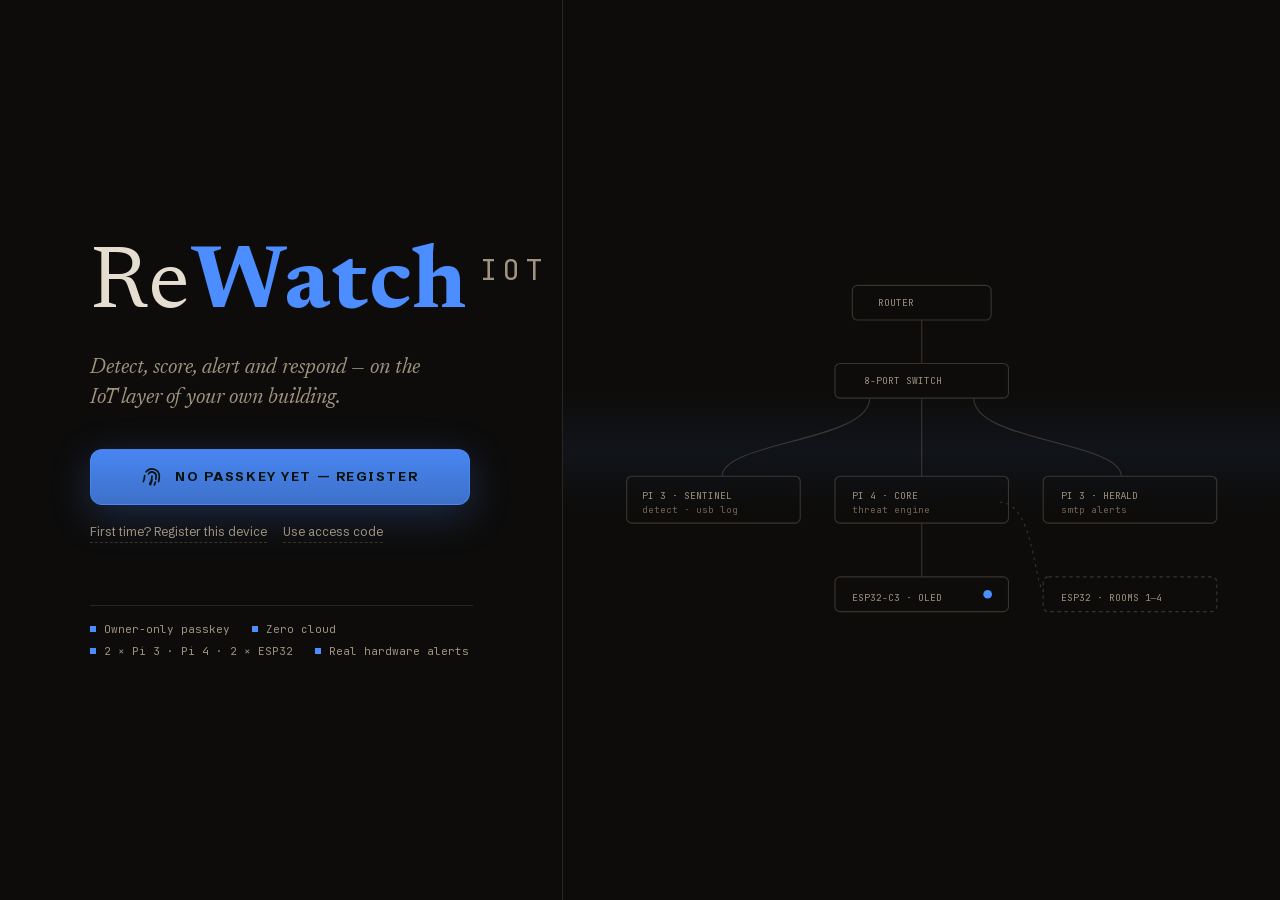
==== pi4-core/web/index.html @ 72c3497f "ReWatch IoT 1.0.0 — detect, score, alert and respond on the IoT layer Real-hardware IoT threat monit" ====
<!doctype html>
<html lang="en" data-band="BLUE">
<head>
<meta charset="utf-8">
<meta name="viewport" content="width=device-width,initial-scale=1">
<meta name="color-scheme" content="dark">
<meta name="theme-color" content="#0d0c0b">
<title>ReWatch IoT</title>
<link rel="icon" href="assets/favicon.svg" type="image/svg+xml">
<link rel="stylesheet" href="assets/rewatch.css">
</head>
<body>

<!-- ═══════════════════════ lock screen (passkey) ═══════════════════════ -->
<section id="lock" aria-label="Sign in">
  <div class="lk-left">
    <div class="wordmark">Re<b>Watch</b><sup>IOT</sup></div>
    <p class="tag">Detect, score, alert and respond — on the IoT layer of your own building.</p>
    <button class="btn-pk" id="lk-unlock" type="button">
      <svg viewBox="0 0 24 24" fill="none" stroke="currentColor" stroke-width="1.8" stroke-linecap="round"><path d="M12 11c0 3.5-1 6.5-2.6 8.6M8.2 8.6A4.5 4.5 0 0 1 16.5 11c0 1.2-.1 2.4-.3 3.5M5.6 6.4A8 8 0 0 1 20 11c0 2.3-.3 4.3-.8 6M4 10.5c-.1 2.6-.6 4.9-1.5 6.5M12 14.5c-.2 2.3-.8 4.4-1.7 6M15.7 17.5c-.3 1.2-.6 2.2-1.1 3.2"/></svg>
      <span id="lk-label">UNLOCK WITH PASSKEY</span>
    </button>
    <div class="lk-alt">
      <button type="button" id="lk-show-reg">First time? Register this device</button>
      <button type="button" id="lk-show-code">Use access code</button>
    </div>
    <form class="lk-form" id="lk-reg" hidden autocomplete="off">
      <input id="lk-token" placeholder="enrolment code from start.sh" aria-label="Enrolment code">
      <button type="submit">Register</button>
    </form>
    <form class="lk-form" id="lk-code" hidden autocomplete="off">
      <input id="lk-code-in" placeholder="access code" inputmode="numeric" aria-label="Access code">
      <button type="submit">Enter</button>
    </form>
    <div class="lk-msg" id="lk-msg" role="status"></div>
    <div class="lk-facts">
      <span>Owner-only passkey</span><span>Zero cloud</span><span>2 × Pi 3 · Pi 4 · 2 × ESP32</span><span>Real hardware alerts</span>
    </div>
  </div>
  <div class="lk-right" aria-hidden="true">
    <div class="lk-scan"></div>
    <svg viewBox="0 0 760 420" fill="none" stroke="#3a332c" stroke-width="1.3">
      <g font-family="JetBrains Mono, monospace" font-size="11" fill="#a0937f" stroke="none">
        <text x="330" y="44">ROUTER</text><text x="314" y="134">8-PORT SWITCH</text>
        <text x="58" y="266">PI 3 · SENTINEL</text><text x="58" y="282" fill="#6f6354">detect · usb log</text>
        <text x="300" y="266">PI 4 · CORE</text><text x="300" y="282" fill="#6f6354">threat engine</text>
        <text x="540" y="266">PI 3 · HERALD</text><text x="540" y="282" fill="#6f6354">smtp alerts</text>
        <text x="300" y="384">ESP32-C3 · OLED</text><text x="540" y="384">ESP32 · ROOMS 1–4</text>
      </g>
      <rect x="300" y="20" width="160" height="40" rx="6"/><rect x="280" y="110" width="200" height="40" rx="6"/>
      <path d="M380 60v50"/><path d="M320 150C320 200 150 200 150 240M380 150v90M440 150c0 50 170 50 170 90"/>
      <rect x="40" y="240" width="200" height="54" rx="6"/><rect x="280" y="240" width="200" height="54" rx="6"/><rect x="520" y="240" width="200" height="54" rx="6"/>
      <path d="M380 294v62"/><rect x="280" y="356" width="200" height="40" rx="6"/>
      <rect x="520" y="356" width="200" height="40" rx="6" stroke-dasharray="4 4"/>
      <path d="M470 270c40 0 40 100 50 100" stroke-dasharray="3 5"/>
      <circle cx="456" cy="376" r="5" fill="var(--accent)" stroke="none" class="fp-pulse"/>
    </svg>
  </div>
</section>

<!-- ═══════════════════════════ dashboard ═══════════════════════════ -->
<div id="app" hidden>
  <header class="top">
    <div class="wordmark">Re<b>Watch</b></div>
    <span class="pill connecting" id="conn"><i></i><span>CONNECTING</span></span>
    <span class="pill bandpill" id="bandpill"><i></i><span>—</span></span>
    <span class="sp"></span>
    <nav class="toplinks">
      <a href="reports.html">Reports · 5h</a>
      <a href="manual.html">Manual</a>
      <a href="debug.html">Debug</a>
      <button type="button" id="lock-btn">Lock</button>
    </nav>
    <span class="clock" id="clock">--:--:--</span>
  </header>

  <main class="grid">
    <!-- risk / threat engine -->
    <section class="panel p-risk" aria-label="Threat engine">
      <h2>Threat engine <small id="risk-sub">score 0–100</small></h2>
      <div class="risk-head">
        <div class="score" id="score">—<small>/100</small></div>
        <div>
          <div class="bandword" id="bandword">—</div>
        </div>
      </div>
      <div class="reason" id="reason">Waiting for the Pi 4 threat engine…</div>
      <div class="gwrap"><canvas id="graph"></canvas><span class="gleg" id="gleg">last 10 min</span></div>
      <div class="engine" aria-label="Risk engine contributions">
        <div class="eh"><span>Risk engine · live inputs</span><span id="eng-meta">½-life 60 s</span></div>
        <div class="contrib" id="contrib"></div>
        <div class="scale" id="scale"><b style="width:30%;background:var(--green)"></b><b style="width:40%;background:var(--yellow)"></b><b style="width:30%;background:var(--red)"></b><span class="needle" id="needle" style="left:0"></span></div>
        <div class="scale-l"><span>0 green</span><span>30 yellow</span><span>70 red</span><span>100</span></div>
      </div>
    </section>

    <!-- incident + indicator twin -->
    <section class="panel p-inc" aria-label="Incident response">
      <h2>Incident response <span class="sp"></span><small id="inc-id"></small></h2>
      <div id="inc"></div>
      <div class="hw">
        <div class="oled" title="Live twin of the ESP32-C3 OLED panel"><canvas id="oled" width="128" height="64"></canvas></div>
        <div class="hw-meta">
          <span><b>ESP32-C3 mini</b> · OLED + NeoPixel</span>
          <span class="neo"><i id="neo"></i><span id="neo-word">—</span></span>
          <span class="mono dim" id="hw-link">USB serial · 115200</span>
        </div>
      </div>
    </section>

    <!-- topology -->
    <section class="panel p-topo" aria-label="IoT topology">
      <h2>IoT topology <small id="topo-sub">switch ports 1–4 · Wi-Fi</small></h2>
      <svg id="topo" viewBox="0 0 760 470" preserveAspectRatio="xMidYMid meet" role="img" aria-label="Network topology"></svg>
    </section>

    <!-- rooms -->
    <section class="panel" aria-label="IoT devices">
      <h2>Rooms · AC controllers <span class="sp"></span><small id="rooms-sub"></small></h2>
      <div class="rooms" id="rooms"></div>
    </section>

    <!-- events -->
    <section class="panel" aria-label="Alerts and events">
      <h2>Alerts &amp; events <span class="sp"></span><small id="ev-count"></small></h2>
      <div class="chips" id="chips">
        <button type="button" data-f="all" class="on">All</button>
        <button type="button" data-f="detect">Detections</button>
        <button type="button" data-f="incident">Incidents</button>
        <button type="button" data-f="mail">E-mail</button>
        <button type="button" data-f="system">System</button>
      </div>
      <ul class="feed" id="feed"></ul>
    </section>

    <!-- fleet -->
    <section class="panel" aria-label="Fleet">
      <h2>Fleet <span class="sp"></span><small id="fleet-sub"></small></h2>
      <div class="fleet" id="fleet"></div>
      <div class="ctrls" id="ctrls">
        <button class="btn" type="button" id="c-mail">Send test e-mail</button>
        <button class="btn" type="button" id="c-spike" title="Commands the ESP32-WROOM rig — a real device">Rig: Room 1 AC spike</button>
        <button class="btn" type="button" id="c-reset">Rig: reset</button>
        <p id="c-note">Rig buttons drive the ESP32-WROOM test rig over MQTT. Switch it off and they disable.</p>
      </div>
    </section>
  </main>

  <footer class="strip">
    <span><b id="f-events">0</b> events · 5 h</span>
    <span><b id="f-open">0</b> open incident</span>
    <span>bus <b id="f-rate">0</b> msg/s</span>
    <span class="sp"></span>
    <span id="f-ver">ReWatch IoT</span>
  </footer>
</div>

<div id="flash"></div>
<div id="toast" aria-live="polite"></div>

<script src="assets/core.js"></script>
<script src="assets/live.js"></script>
</body>
</html>
---- pi4-core/web/assets/rewatch.css ----
/* ReWatch IoT — operator console. Self-hosted fonts, no CDN, no framework. */
@font-face{font-family:"Schibsted Grotesk";src:url("fonts/schibsted-grotesk-var.woff2") format("woff2");font-weight:400 900;font-display:swap}
@font-face{font-family:"JetBrains Mono";src:url("fonts/jetbrains-mono-var.woff2") format("woff2");font-weight:100 800;font-display:swap}
@font-face{font-family:"Newsreader";src:url("fonts/newsreader-400.woff2") format("woff2");font-weight:400;font-display:swap}
@font-face{font-family:"Newsreader";src:url("fonts/newsreader-700.woff2") format("woff2");font-weight:700;font-display:swap}
@font-face{font-family:"Newsreader";src:url("fonts/newsreader-italic-400.woff2") format("woff2");font-weight:400;font-style:italic;font-display:swap}

:root{
  --bg:#0d0c0b; --bg-2:#11100e; --panel:#171512; --panel-2:#1c1916; --line:#2a2521; --line-2:#3a332c;
  --text:#e6ddd1; --muted:#a0937f; --dim:#6f6354;
  --green:#34d27b; --blue:#4c8dff; --yellow:#f2c230; --red:#ff4a3d; --purple:#b45cff;
  --accent:var(--green); --accent-rgb:52,210,123;
  --serif:"Newsreader","Times New Roman",serif;
  --sans:"Schibsted Grotesk",system-ui,Arial,sans-serif;
  --mono:"JetBrains Mono",ui-monospace,Menlo,Consolas,monospace;
  --r:10px; --gap:12px;
  color-scheme:dark;
}
html[data-band=BLUE]{--accent:var(--blue);--accent-rgb:76,141,255}
html[data-band=YELLOW]{--accent:var(--yellow);--accent-rgb:242,194,48}
html[data-band=RED]{--accent:var(--red);--accent-rgb:255,74,61}
html[data-band=PURPLE]{--accent:var(--purple);--accent-rgb:180,92,255}

*{box-sizing:border-box}
html,body{margin:0;height:100%}
body{background:var(--bg);color:var(--text);font:13px/1.45 var(--sans);-webkit-font-smoothing:antialiased;overflow-x:hidden}
body::before{content:"";position:fixed;inset:0;pointer-events:none;z-index:0;
  background:radial-gradient(1200px 600px at 15% -10%,rgba(var(--accent-rgb),.10),transparent 60%),
             radial-gradient(900px 500px at 110% 110%,rgba(var(--accent-rgb),.06),transparent 60%);
  transition:background 1s}
a{color:inherit}
button{font:inherit;color:inherit;cursor:pointer}
.mono{font-family:var(--mono)}
.dim{color:var(--dim)} .muted{color:var(--muted)}
[hidden]{display:none!important}
::selection{background:rgba(var(--accent-rgb),.3)}
:focus-visible{outline:2px solid rgba(var(--accent-rgb),.8);outline-offset:2px}

/* ── wordmark ─────────────────────────────────────────────────────────────── */
.wordmark{font-family:var(--serif);font-weight:400;letter-spacing:.02em;white-space:nowrap}
.wordmark b{font-weight:700;color:var(--accent);transition:color .6s}
.wordmark sup{font-family:var(--mono);font-size:.32em;letter-spacing:.2em;color:var(--muted);vertical-align:top;margin-left:.4em;position:relative;top:.5em}

/* ── lock screen ──────────────────────────────────────────────────────────── */
#lock{position:fixed;inset:0;z-index:50;display:grid;grid-template-columns:minmax(380px,44%) 1fr;background:var(--bg)}
#lock .lk-left{display:flex;flex-direction:column;justify-content:center;padding:0 7vw;border-right:1px solid var(--line);position:relative;z-index:1}
#lock .wordmark{font-size:clamp(56px,7vw,112px);line-height:1}
#lock .tag{font-family:var(--serif);font-style:italic;font-size:21px;color:var(--muted);margin:22px 0 34px;max-width:30ch}
.btn-pk{display:flex;align-items:center;justify-content:center;gap:12px;width:min(380px,100%);height:56px;border-radius:12px;border:1px solid rgba(var(--accent-rgb),.6);
  background:linear-gradient(180deg,rgba(var(--accent-rgb),.95),rgba(var(--accent-rgb),.78));color:#06120b;font-weight:700;letter-spacing:.12em;font-size:13px;
  box-shadow:0 10px 40px rgba(var(--accent-rgb),.25);transition:transform .15s,box-shadow .2s}
.btn-pk:hover{transform:translateY(-1px);box-shadow:0 14px 50px rgba(var(--accent-rgb),.35)}
.btn-pk svg{width:22px;height:22px}
.lk-alt{margin-top:16px;display:flex;gap:16px;flex-wrap:wrap;font-size:12px;color:var(--muted)}
.lk-alt button{background:none;border:0;border-bottom:1px dashed var(--line-2);padding:2px 0;color:var(--muted)}
.lk-alt button:hover{color:var(--text)}
.lk-form{margin-top:14px;display:flex;gap:8px;width:min(380px,100%)}
.lk-form input{flex:1;height:40px;border-radius:8px;border:1px solid var(--line-2);background:var(--panel);color:var(--text);padding:0 12px;font:13px var(--mono)}
.lk-form button{height:40px;border-radius:8px;border:1px solid var(--line-2);background:var(--panel-2);padding:0 14px}
.lk-msg{min-height:20px;margin-top:12px;font:12px var(--mono);color:var(--muted)}
.lk-msg.err{color:var(--red)}
.lk-facts{margin-top:30px;padding-top:16px;border-top:1px solid var(--line);display:flex;flex-wrap:wrap;gap:8px 22px;font:11px var(--mono);color:var(--muted)}
.lk-facts span::before{content:"";display:inline-block;width:6px;height:6px;background:var(--accent);margin-right:8px;vertical-align:1px}
#lock .lk-right{position:relative;display:flex;align-items:center;justify-content:center;overflow:hidden}
#lock .lk-right svg{width:min(760px,92%);height:auto}
.lk-scan{position:absolute;left:0;right:0;height:120px;background:linear-gradient(180deg,transparent,rgba(var(--accent-rgb),.06),transparent);animation:scan 6s linear infinite;pointer-events:none}
@keyframes scan{from{top:-120px}to{top:100%}}
.fp-pulse{animation:fp 1.2s ease-in-out infinite}
@keyframes fp{50%{opacity:.35}}

/* ── app chrome ───────────────────────────────────────────────────────────── */
#app{position:relative;z-index:1;min-height:100vh;display:flex;flex-direction:column}
header.top{height:52px;display:flex;align-items:center;gap:14px;padding:0 18px;border-bottom:1px solid var(--line);background:rgba(13,12,11,.85);backdrop-filter:blur(10px);position:sticky;top:0;z-index:10}
header.top .wordmark{font-size:24px}
.pill{display:inline-flex;align-items:center;gap:7px;height:26px;padding:0 11px;border-radius:999px;border:1px solid var(--line-2);font:600 11px var(--mono);letter-spacing:.1em;text-transform:uppercase;white-space:nowrap}
.pill i{width:7px;height:7px;border-radius:50%;background:currentColor;box-shadow:0 0 10px currentColor}
.pill.live{color:var(--green)} .pill.stale{color:var(--yellow)} .pill.offline{color:var(--red)} .pill.connecting{color:var(--blue)}
.pill.live i{animation:breathe 2s ease-in-out infinite}
@keyframes breathe{50%{opacity:.35}}
.bandpill{color:var(--accent);border-color:rgba(var(--accent-rgb),.5);background:rgba(var(--accent-rgb),.10)}
html[data-band=RED] .bandpill{animation:redblink .5s steps(2,start) infinite}
@keyframes redblink{to{background:rgba(var(--accent-rgb),.35)}}
.sp{flex:1}
.toplinks{display:flex;gap:4px}
.toplinks a,.toplinks button{display:inline-flex;align-items:center;height:30px;padding:0 12px;border-radius:8px;border:1px solid transparent;background:none;text-decoration:none;color:var(--muted);font:600 11px var(--sans);letter-spacing:.12em;text-transform:uppercase}
.toplinks a:hover,.toplinks button:hover{color:var(--text);border-color:var(--line-2)}
.clock{font:500 13px var(--mono);color:var(--muted);min-width:9ch;text-align:right}

main.grid{flex:1;display:grid;gap:var(--gap);padding:var(--gap);
  grid-template-columns:minmax(0,1fr) minmax(0,1fr) minmax(0,1.25fr);
  grid-template-rows:minmax(430px,auto) minmax(330px,1fr)}
.panel{position:relative;background:linear-gradient(180deg,var(--panel),var(--bg-2));border:1px solid var(--line);border-radius:var(--r);padding:14px 16px;min-width:0;overflow:hidden}
.panel>h2{margin:0 0 10px;display:flex;align-items:center;gap:8px;font:700 11px var(--sans);letter-spacing:.16em;text-transform:uppercase;color:var(--muted)}
.panel>h2 small{font:500 10px var(--mono);letter-spacing:.04em;text-transform:none;color:var(--dim)}
.panel>h2 .sp{flex:1}
.p-risk{border-top:2px solid rgba(var(--accent-rgb),.7);transition:border-color .6s}

/* ── risk ─────────────────────────────────────────────────────────────────── */
.risk-head{display:flex;align-items:flex-end;gap:16px}
.score{font:700 92px/0.85 var(--serif);color:var(--accent);font-variant-numeric:tabular-nums;transition:color .6s;text-shadow:0 0 40px rgba(var(--accent-rgb),.25)}
.score small{font:500 18px var(--mono);color:var(--dim);margin-left:6px}
.bandword{font:700 22px var(--serif);color:var(--accent);letter-spacing:.06em}
.reason{font:italic 16px/1.35 var(--serif);color:var(--muted);margin-top:4px;min-height:44px;max-width:44ch}
.gwrap{position:relative;margin-top:10px;height:150px;border-radius:8px;background:rgba(0,0,0,.25);border:1px solid var(--line)}
.gwrap canvas{position:absolute;inset:0;width:100%;height:100%}
.gleg{position:absolute;left:10px;bottom:6px;font:10px var(--mono);color:var(--dim)}

/* the risk-engine patch: frosted glass that floats over the graph corner */
.engine{position:relative;margin-top:12px;padding:12px 14px;border-radius:10px;border:1px solid rgba(255,255,255,.07);
  background:linear-gradient(135deg,rgba(var(--accent-rgb),.10),rgba(255,255,255,.02));backdrop-filter:blur(14px) saturate(130%);-webkit-backdrop-filter:blur(14px) saturate(130%);
  box-shadow:inset 0 1px 0 rgba(255,255,255,.05),0 10px 30px rgba(0,0,0,.25)}
.engine::before{content:"";position:absolute;inset:-30px;z-index:-1;background:radial-gradient(160px 80px at 20% 30%,rgba(var(--accent-rgb),.25),transparent 70%);filter:blur(24px)}
.engine .eh{display:flex;justify-content:space-between;font:700 10px var(--sans);letter-spacing:.16em;text-transform:uppercase;color:var(--muted);margin-bottom:8px}
.engine .eh span:last-child{font:500 10px var(--mono);letter-spacing:0;text-transform:none;color:var(--dim)}
.contrib{display:grid;grid-template-columns:86px 1fr 34px;gap:4px 10px;align-items:center;font-size:12px}
.contrib .k{font:600 10px var(--mono);text-transform:uppercase;color:var(--muted);letter-spacing:.06em;overflow:hidden;text-overflow:ellipsis;white-space:nowrap}
.contrib .bar{height:6px;border-radius:3px;background:rgba(255,255,255,.06);overflow:hidden}
.contrib .bar i{display:block;height:100%;border-radius:3px;background:var(--accent);transition:width .6s cubic-bezier(.2,.8,.2,1)}
.contrib .v{font:600 11px var(--mono);text-align:right}
.contrib .t{grid-column:1/-1;margin:-2px 0 4px;font-size:11px;color:var(--dim);white-space:nowrap;overflow:hidden;text-overflow:ellipsis}
.engine .quiet{font:italic 14px var(--serif);color:var(--dim)}
.scale{display:flex;margin-top:10px;height:6px;border-radius:3px;overflow:hidden;position:relative}
.scale b{display:block;height:100%}
.scale .needle{position:absolute;top:-4px;width:2px;height:14px;background:var(--text);border-radius:1px;transition:left .6s cubic-bezier(.2,.8,.2,1);box-shadow:0 0 8px var(--text)}
.scale-l{display:flex;justify-content:space-between;font:10px var(--mono);color:var(--dim);margin-top:4px}

/* ── incident ─────────────────────────────────────────────────────────────── */
.p-inc{display:flex;flex-direction:column}
.inc-body{display:flex;gap:18px;align-items:center}
.ring{position:relative;width:150px;height:150px;flex:none}
.ring svg{width:100%;height:100%;transform:rotate(-90deg)}
.ring .rv{position:absolute;inset:0;display:flex;flex-direction:column;align-items:center;justify-content:center}
.ring .rv b{font:700 34px var(--mono);font-variant-numeric:tabular-nums}
.ring .rv span{font:600 10px var(--sans);letter-spacing:.14em;text-transform:uppercase;color:var(--muted)}
.inc-txt h3{margin:0 0 6px;font:700 19px/1.25 var(--serif)}
.inc-txt p{margin:0;color:var(--muted);font-size:12px}
.steps{display:flex;gap:6px;margin:14px 0 12px;flex-wrap:wrap}
.step{flex:1;min-width:88px;padding:7px 9px;border-radius:8px;border:1px solid var(--line);background:rgba(0,0,0,.2);font-size:11px;color:var(--dim);transition:all .4s}
.step b{display:block;font:600 9px var(--mono);letter-spacing:.12em;text-transform:uppercase;margin-bottom:2px}
.step.done{color:var(--text);border-color:rgba(var(--accent-rgb),.45);background:rgba(var(--accent-rgb),.08)}
.step.now{color:var(--text);border-color:var(--accent);box-shadow:0 0 0 1px rgba(var(--accent-rgb),.35),0 0 24px rgba(var(--accent-rgb),.18)}
.inc-act{display:flex;gap:8px;margin-top:auto}
.btn{height:44px;padding:0 18px;border-radius:10px;border:1px solid var(--line-2);background:var(--panel-2);font:700 12px var(--sans);letter-spacing:.14em;text-transform:uppercase;transition:all .15s}
.btn:hover:not(:disabled){border-color:var(--text)}
.btn:disabled{opacity:.35;cursor:not-allowed}
.btn.primary{flex:1;background:var(--accent);border-color:var(--accent);color:#0b0a09;box-shadow:0 8px 30px rgba(var(--accent-rgb),.3)}
.btn.primary:not(:disabled){animation:ackpulse 1.6s ease-in-out infinite}
@keyframes ackpulse{50%{box-shadow:0 8px 40px rgba(var(--accent-rgb),.55)}}
.calm{display:flex;align-items:center;gap:16px;padding:6px 0 12px}
.calm .shield{width:64px;height:64px;color:var(--accent)}
.calm h3{margin:0;font:700 19px var(--serif)} .calm p{margin:2px 0 0;color:var(--muted);font-size:12px}
.hw{display:flex;gap:16px;align-items:center;margin-top:14px;padding-top:12px;border-top:1px solid var(--line)}
.oled{flex:none;padding:8px;border-radius:8px;background:#050506;border:1px solid #26262a;box-shadow:inset 0 0 20px rgba(0,0,0,.8)}
.oled canvas{display:block;width:256px;height:128px;image-rendering:pixelated}
.hw-meta{font-size:12px;color:var(--muted);display:flex;flex-direction:column;gap:8px}
.hw-meta b{color:var(--text);font-weight:600}
.neo{display:flex;align-items:center;gap:10px}
.neo i{width:18px;height:18px;border-radius:50%;background:#111;border:1px solid #333;transition:background .08s,box-shadow .08s}

/* ── topology ─────────────────────────────────────────────────────────────── */
.p-topo{grid-row:span 1}
#topo{width:100%;height:calc(100% - 26px);min-height:380px}
#topo text{font-family:var(--mono)}
.t-node rect{fill:#141210;stroke:var(--line-2);stroke-width:1.2;transition:stroke .4s,fill .4s}
.t-node .tt{fill:var(--text);font-size:11px;font-weight:700;font-family:var(--sans)}
.t-node .ts{fill:var(--muted);font-size:9.5px}
.t-node .led{transition:fill .3s}
.t-node.off rect{stroke-dasharray:4 3;opacity:.6}
.t-node.warn rect{stroke:var(--yellow);fill:rgba(242,194,48,.07)}
.t-node.crit rect{stroke:var(--red);fill:rgba(255,74,61,.10);animation:critstroke .5s steps(2,start) infinite}
.t-node.fix rect{stroke:var(--purple);fill:rgba(180,92,255,.10)}
.t-node.atk rect{stroke:var(--red);fill:rgba(255,74,61,.08)}
@keyframes critstroke{to{stroke:rgba(255,74,61,.25)}}
.t-edge{fill:none;stroke:#3a332c;stroke-width:1.4}
.t-edge.wifi{stroke-dasharray:3 4}
.t-edge.hot{stroke:var(--accent)}
.t-port{fill:var(--dim);font-size:9px}
.t-pkt{fill:var(--accent);filter:drop-shadow(0 0 4px var(--accent))}
.t-zone{fill:rgba(255,255,255,.015);stroke:var(--line);stroke-dasharray:2 5}
.t-zl{fill:var(--dim);font-size:9.5px;letter-spacing:.12em}

/* ── rooms ────────────────────────────────────────────────────────────────── */
.rooms{display:grid;grid-template-columns:repeat(2,minmax(0,1fr));gap:10px}
.room{position:relative;padding:11px 12px 8px;border-radius:9px;border:1px solid var(--line);background:rgba(0,0,0,.18);transition:border-color .4s,background .4s}
.room .rn{display:flex;justify-content:space-between;align-items:center;font:600 11px var(--sans);letter-spacing:.1em;text-transform:uppercase;color:var(--muted)}
.room .rt{font:700 30px/1.1 var(--mono);font-variant-numeric:tabular-nums;margin-top:4px}
.room .rt small{font-size:13px;color:var(--dim);margin-left:2px}
.room .rs{font:11px var(--mono);color:var(--dim);display:flex;justify-content:space-between}
.room canvas{display:block;width:100%;height:36px;margin-top:4px}
.room.warn{border-color:rgba(242,194,48,.6);background:rgba(242,194,48,.05)}
.room.warn .rt{color:var(--yellow)}
.room.critical{border-color:var(--red);background:rgba(255,74,61,.08);animation:roomcrit 1s ease-in-out infinite}
.room.critical .rt{color:var(--red)}
.room.off{opacity:.45}
@keyframes roomcrit{50%{background:rgba(255,74,61,.16)}}
.vchip{font:600 9px var(--mono);letter-spacing:.06em;padding:2px 6px;border-radius:4px;border:1px solid var(--line-2);color:var(--dim)}
.vchip.ok{color:var(--green);border-color:rgba(52,210,123,.4)}
.vchip.bad{color:var(--red);border-color:rgba(255,74,61,.5)}
.empty{padding:26px 8px;text-align:center;color:var(--dim);font:italic 15px var(--serif)}
.empty code{font:11px var(--mono);font-style:normal;color:var(--muted)}

/* ── events ───────────────────────────────────────────────────────────────── */
.chips{display:flex;gap:4px;margin-bottom:8px;flex-wrap:wrap}
.chips button{height:24px;padding:0 9px;border-radius:6px;border:1px solid var(--line);background:none;color:var(--muted);font:600 10px var(--sans);letter-spacing:.1em;text-transform:uppercase}
.chips button.on{color:var(--text);border-color:var(--accent);background:rgba(var(--accent-rgb),.10)}
.feed{list-style:none;margin:0;padding:0;overflow:auto;max-height:calc(100% - 64px);scrollbar-width:thin;scrollbar-color:var(--line-2) transparent}
.feed li{display:grid;grid-template-columns:8px 64px 1fr;gap:10px;align-items:start;padding:7px 4px;border-bottom:1px solid rgba(255,255,255,.04);animation:rowin .35s ease-out}
.feed li .d{width:8px;height:8px;border-radius:2px;margin-top:5px;background:var(--dim)}
.feed li .tm{font:11px var(--mono);color:var(--dim)}
.feed li .tx{font-size:12.5px;line-height:1.35}
.feed li .tx small{display:block;font:10px var(--mono);color:var(--dim);margin-top:1px;text-transform:uppercase;letter-spacing:.06em}
.feed li.s-critical .d{background:var(--red);box-shadow:0 0 8px var(--red)}
.feed li.s-high .d{background:#ff7a3d}
.feed li.s-medium .d{background:var(--yellow)}
.feed li.s-low .d{background:var(--blue)}
.feed li.s-info .d{background:var(--green)}
.feed li.k-action .d{background:var(--purple);box-shadow:0 0 8px var(--purple)}
@keyframes rowin{from{opacity:0;transform:translateY(-4px)}}

/* ── fleet ────────────────────────────────────────────────────────────────── */
.fleet{display:grid;grid-template-columns:repeat(2,minmax(0,1fr));gap:8px}
.node{padding:9px 11px;border-radius:9px;border:1px solid var(--line);background:rgba(0,0,0,.18)}
.node .nh{display:flex;align-items:center;gap:8px;font:700 12px var(--sans)}
.node .nh i{width:8px;height:8px;border-radius:50%;background:var(--dim)}
.node.on .nh i{background:var(--green);box-shadow:0 0 8px var(--green);animation:breathe 2.4s ease-in-out infinite}
.node.off .nh i{background:var(--blue)}
.node.off{border-style:dashed}
.node .nr{font:10px var(--mono);color:var(--dim);margin-top:3px;white-space:nowrap;overflow:hidden;text-overflow:ellipsis}
.node .nk{font:11px var(--mono);color:var(--muted);margin-top:4px;line-height:1.5}
.node .nk .bad{color:var(--red)} .node .nk .ok{color:var(--green)}
.ctrls{display:flex;gap:6px;flex-wrap:wrap;margin-top:12px;padding-top:10px;border-top:1px solid var(--line)}
.ctrls .btn{height:34px;font-size:10.5px;padding:0 12px}
.ctrls p{width:100%;margin:2px 0 0;font:11px var(--mono);color:var(--dim)}

footer.strip{display:flex;gap:22px;align-items:center;padding:8px 18px;border-top:1px solid var(--line);font:11px var(--mono);color:var(--dim)}
footer.strip b{color:var(--text);font-weight:600}

/* toast */
#toast{position:fixed;right:18px;bottom:46px;z-index:40;display:flex;flex-direction:column;gap:8px;align-items:flex-end}
#toast div{max-width:420px;padding:10px 14px;border-radius:10px;background:rgba(23,21,18,.95);border:1px solid var(--line-2);border-left:3px solid var(--accent);font-size:12.5px;box-shadow:0 10px 30px rgba(0,0,0,.4);animation:rowin .3s}

/* band flash overlay when the band changes */
#flash{position:fixed;inset:0;pointer-events:none;z-index:30;box-shadow:inset 0 0 0 0 rgba(var(--accent-rgb),0);transition:box-shadow .2s}
#flash.on{box-shadow:inset 0 0 120px 10px rgba(var(--accent-rgb),.35)}
html[data-band=RED] #flash{animation:edge 1s ease-in-out infinite}
html[data-band=PURPLE] #flash{box-shadow:inset 0 0 140px 6px rgba(180,92,255,.28)}
@keyframes edge{50%{box-shadow:inset 0 0 120px 6px rgba(255,74,61,.28)}}

/* ── responsive ───────────────────────────────────────────────────────────── */
@media (max-width:1400px){main.grid{grid-template-columns:repeat(2,minmax(0,1fr));grid-template-rows:auto}.p-topo{grid-column:1/-1}#topo{min-height:420px}}
@media (max-width:860px){
  main.grid{grid-template-columns:1fr;padding:10px}
  #lock{grid-template-columns:1fr}#lock .lk-right{display:none}#lock .lk-left{padding:0 22px}
  .toplinks{display:none}.score{font-size:72px}.oled canvas{width:192px;height:96px}
  .inc-body{flex-direction:column;align-items:flex-start}
}
@media (prefers-reduced-motion:reduce){*{animation:none!important;transition:none!important}}
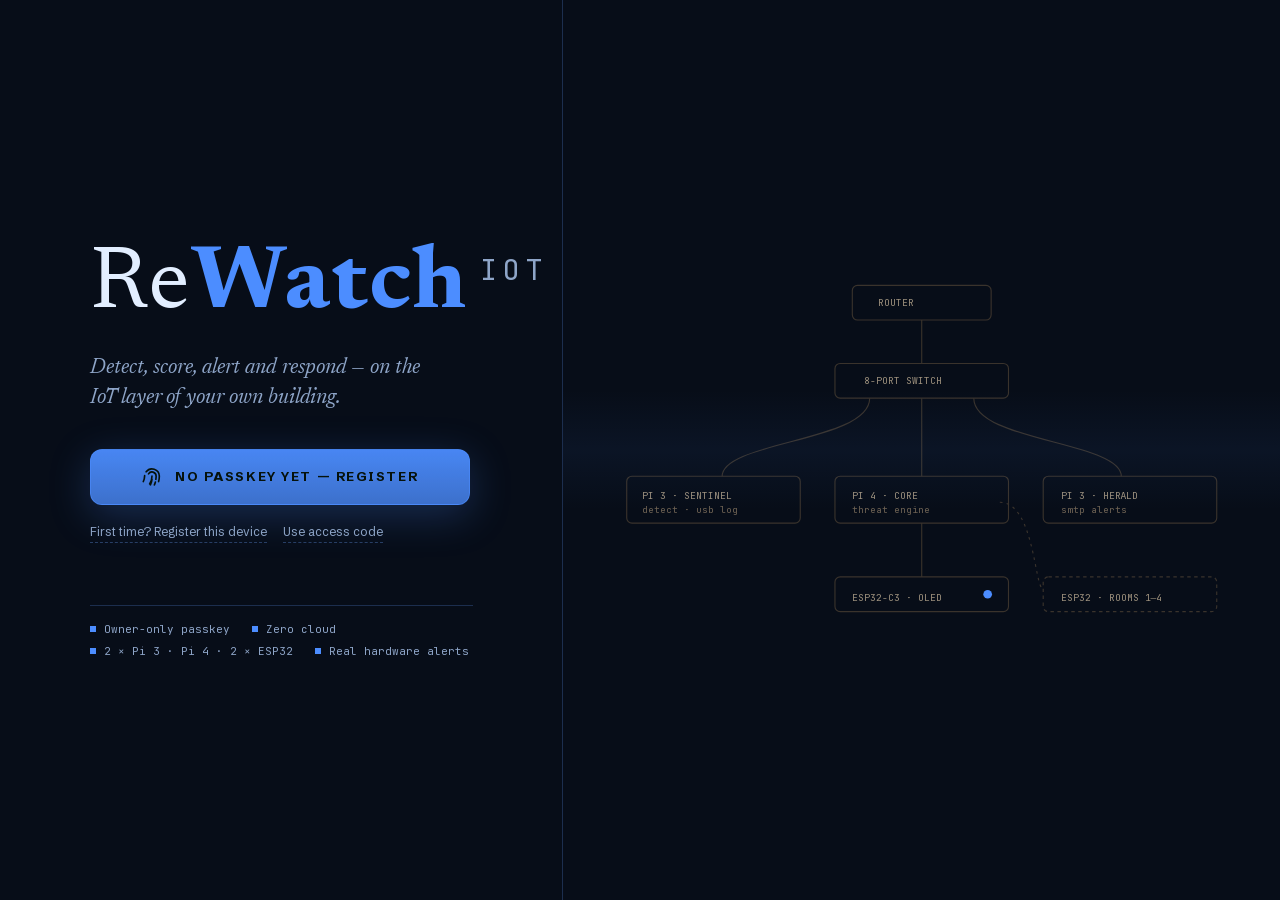
==== commit 6948121a: "fix: ensure blue theme is served and synchronized to demo dashboard - demo_server.py: forward rewatc" ====
--- a/pi4-core/web/index.html
+++ b/pi4-core/web/index.html
@@ -4,12 +4,13 @@
 <meta charset="utf-8">
 <meta name="viewport" content="width=device-width,initial-scale=1">
 <meta name="color-scheme" content="dark">
-<meta name="theme-color" content="#0d0c0b">
+<meta name="theme-color" content="#070d18">
 <title>ReWatch IoT</title>
 <link rel="icon" href="assets/favicon.svg" type="image/svg+xml">
 <link rel="stylesheet" href="assets/rewatch.css">
+<link rel="stylesheet" href="assets/devices.css">
 </head>
-<body>
+<body class="dashboard">
 
 <!-- ═══════════════════════ lock screen (passkey) ═══════════════════════ -->
 <section id="lock" aria-label="Sign in">
@@ -75,74 +76,87 @@
   </header>
 
   <main class="grid">
-    <!-- risk / threat engine -->
-    <section class="panel p-risk" aria-label="Threat engine">
-      <h2>Threat engine <small id="risk-sub">score 0–100</small></h2>
-      <div class="risk-head">
-        <div class="score" id="score">—<small>/100</small></div>
-        <div>
-          <div class="bandword" id="bandword">—</div>
+    <!-- 01 ─────────────────────────────────────────────────────────── -->
+    <section class="panel p-risk" data-panel="risk" aria-label="Risk">
+      <h2><span class="section-number">01</span> Risk <small id="risk-sub">score 0–100</small></h2>
+      <div class="risk-dial">
+        <div class="gauge" id="gauge" aria-label="Threat score dial"></div>
+        <div class="risk-readout">
+          <div class="big-score"><span id="score-num">0</span><span class="score-unit">/ 100</span></div>
+          <div class="big-band" id="band-big">—</div>
+          <p class="reason" id="reason">Waiting for the Pi 4 threat engine…</p>
         </div>
       </div>
-      <div class="reason" id="reason">Waiting for the Pi 4 threat engine…</div>
-      <div class="gwrap"><canvas id="graph"></canvas><span class="gleg" id="gleg">last 10 min</span></div>
+      <div class="gwrap">
+        <canvas id="graph" aria-label="Score history — hover for the score and alert at that time"></canvas>
+        <div class="graph-tip" id="graph-tip" hidden></div>
+        <span class="gleg" id="gleg">last 10 min</span>
+      </div>
       <div class="engine" aria-label="Risk engine contributions">
         <div class="eh"><span>Risk engine · live inputs</span><span id="eng-meta">½-life 60 s</span></div>
         <div class="contrib" id="contrib"></div>
-        <div class="scale" id="scale"><b style="width:30%;background:var(--green)"></b><b style="width:40%;background:var(--yellow)"></b><b style="width:30%;background:var(--red)"></b><span class="needle" id="needle" style="left:0"></span></div>
-        <div class="scale-l"><span>0 green</span><span>30 yellow</span><span>70 red</span><span>100</span></div>
       </div>
     </section>
 
-    <!-- incident + indicator twin -->
-    <section class="panel p-inc" aria-label="Incident response">
-      <h2>Incident response <span class="sp"></span><small id="inc-id"></small></h2>
+    <!-- 02 ─────────────────────────────────────────────────────────── -->
+    <section class="panel p-alerts" data-panel="alerts" aria-label="Alerts">
+      <h2><span class="section-number">02</span> Alerts <span class="sp"></span><small id="inc-id"></small></h2>
       <div id="inc"></div>
-      <div class="hw">
+      <div class="chips" id="chips" aria-label="Filter alerts">
+        <button type="button" data-f="all" class="on">All</button>
+        <button type="button" data-f="detect">Detect</button>
+        <button type="button" data-f="incident">Incident</button>
+        <button type="button" data-f="mail">E-mail</button>
+        <button type="button" data-f="system">System</button>
+      </div>
+      <ul class="feed" id="feed" aria-label="Alert page"></ul>
+      <div class="pager"><small id="ev-count"></small><span class="sp"></span><button id="events-prev" type="button" aria-label="Previous alerts">←</button><span id="events-page">0 / 0</span><button id="events-next" type="button" aria-label="Next alerts">→</button></div>
+    </section>
+
+    <!-- 03 ─────────────────────────────────────────────────────────── -->
+    <section class="panel p-blackbox" data-panel="blackbox" aria-label="BlackBox">
+      <h2><span class="section-number">03</span> BlackBox <small>inside the box</small></h2>
+      <div class="bb-wrap" id="blackbox" aria-label="Board schematic and packet flow"></div>
+      <p class="topology-note">Logical wiring · pulses are the local bus, not a sniffed packet trace.</p>
+    </section>
+
+    <!-- 04 ─────────────────────────────────────────────────────────── -->
+    <section class="panel p-connections" data-panel="connections" aria-label="IoT connections">
+      <h2><span class="section-number">04</span> IoT connections <small id="iot-sub">0 devices</small></h2>
+      <div class="im-wrap" id="iotmap" aria-label="External IoT devices and their links"></div>
+      <p class="topology-note">Select a device below to inspect it in section 06.</p>
+    </section>
+
+    <!-- 05 ─────────────────────────────────────────────────────────── -->
+    <section class="panel p-controls" data-panel="controls" aria-label="Controls">
+      <h2><span class="section-number">05</span> Controls <small>operator actions</small></h2>
+      <div class="btn-grid">
+        <button class="btn" type="button" id="btn-demo" title="Simulate an AC spike on the Room 1 rig">▶ Simulate · AC start/stop</button>
+        <button class="btn" type="button" id="btn-clear" title="Clear the on-screen feed and reset setpoints — stored evidence is untouched">✕ Clear · reset view</button>
+        <button class="btn" type="button" id="btn-export" title="Download the last 5 hours of evidence as Markdown">⭳ Export · logs .md</button>
+        <button class="btn" type="button" id="btn-refresh" title="Re-check every device link and the broker">↻ Refresh · recheck links</button>
+        <button class="btn" type="button" id="btn-oled" aria-expanded="false" aria-controls="oled-preview" title="Show what the ESP32-C3 OLED and NeoPixel display right now">▣ OLED + LED</button>
+        <button class="btn" type="button" id="btn-mail" title="Ask Herald to send a test e-mail">✉ Mail test</button>
+        <a class="btn" href="reports.html" title="Open the 5-hour evidence report">▤ Evidence · 5h</a>
+      </div>
+      <div class="oled-preview" id="oled-preview" hidden>
         <div class="oled" title="Live twin of the ESP32-C3 OLED panel"><canvas id="oled" width="128" height="64"></canvas></div>
         <div class="hw-meta">
           <span><b>ESP32-C3 mini</b> · OLED + NeoPixel</span>
           <span class="neo"><i id="neo"></i><span id="neo-word">—</span></span>
-          <span class="mono dim" id="hw-link">USB serial · 115200</span>
+          <span class="mono dim">USB serial · 115200</span>
+          <span class="mono dim">GREEN steady · YELLOW 2 Hz · RED 4 Hz · PURPLE 1 Hz · BLUE 0.5 Hz blink</span>
         </div>
       </div>
+      <p id="ctl-note" role="status">Buttons act on the live system; nothing here deletes stored evidence.</p>
     </section>
 
-    <!-- topology -->
-    <section class="panel p-topo" aria-label="IoT topology">
-      <h2>IoT topology <small id="topo-sub">switch ports 1–4 · Wi-Fi</small></h2>
-      <svg id="topo" viewBox="0 0 760 470" preserveAspectRatio="xMidYMid meet" role="img" aria-label="Network topology"></svg>
-    </section>
-
-    <!-- rooms -->
-    <section class="panel" aria-label="IoT devices">
-      <h2>Rooms · AC controllers <span class="sp"></span><small id="rooms-sub"></small></h2>
-      <div class="rooms" id="rooms"></div>
-    </section>
-
-    <!-- events -->
-    <section class="panel" aria-label="Alerts and events">
-      <h2>Alerts &amp; events <span class="sp"></span><small id="ev-count"></small></h2>
-      <div class="chips" id="chips">
-        <button type="button" data-f="all" class="on">All</button>
-        <button type="button" data-f="detect">Detections</button>
-        <button type="button" data-f="incident">Incidents</button>
-        <button type="button" data-f="mail">E-mail</button>
-        <button type="button" data-f="system">System</button>
-      </div>
-      <ul class="feed" id="feed"></ul>
-    </section>
-
-    <!-- fleet -->
-    <section class="panel" aria-label="Fleet">
-      <h2>Fleet <span class="sp"></span><small id="fleet-sub"></small></h2>
-      <div class="fleet" id="fleet"></div>
-      <div class="ctrls" id="ctrls">
-        <button class="btn" type="button" id="c-mail">Send test e-mail</button>
-        <button class="btn" type="button" id="c-spike" title="Commands the ESP32-WROOM rig — a real device">Rig: Room 1 AC spike</button>
-        <button class="btn" type="button" id="c-reset">Rig: reset</button>
-        <p id="c-note">Rig buttons drive the ESP32-WROOM test rig over MQTT. Switch it off and they disable.</p>
-      </div>
+    <!-- 06 ─────────────────────────────────────────────────────────── -->
+    <section class="panel p-details" data-panel="details" aria-label="IoT details">
+      <h2><span class="section-number">06</span> IoT details <small>selected in section 04</small></h2>
+      <p id="device-status" role="status">Loading device policy…</p>
+      <aside id="device-detail" aria-label="Selected device"></aside>
+      <div id="device-controls"></div>
     </section>
   </main>
 
@@ -150,6 +164,7 @@
     <span><b id="f-events">0</b> events · 5 h</span>
     <span><b id="f-open">0</b> open incident</span>
     <span>bus <b id="f-rate">0</b> msg/s</span>
+    <label class="panel-switch">Panel <select id="panel-select" aria-label="Dashboard panel"><option value="risk">Risk</option><option value="alerts">Alerts</option><option value="blackbox">BlackBox</option><option value="connections">IoT connections</option><option value="controls">Controls</option><option value="details">IoT details</option></select></label>
     <span class="sp"></span>
     <span id="f-ver">ReWatch IoT</span>
   </footer>
@@ -159,6 +174,9 @@
 <div id="toast" aria-live="polite"></div>
 
 <script src="assets/core.js"></script>
+<script src="assets/risk.js"></script>
+<script src="assets/devices.js"></script>
+<script src="assets/topology.js"></script>
 <script src="assets/live.js"></script>
 </body>
 </html>
--- a/pi4-core/web/assets/rewatch.css
+++ b/pi4-core/web/assets/rewatch.css
@@ -6,20 +6,22 @@
 @font-face{font-family:"Newsreader";src:url("fonts/newsreader-italic-400.woff2") format("woff2");font-weight:400;font-style:italic;font-display:swap}
 
 :root{
-  --bg:#0d0c0b; --bg-2:#11100e; --panel:#171512; --panel-2:#1c1916; --line:#2a2521; --line-2:#3a332c;
-  --text:#e6ddd1; --muted:#a0937f; --dim:#6f6354;
-  --green:#34d27b; --blue:#4c8dff; --yellow:#f2c230; --red:#ff4a3d; --purple:#b45cff;
-  --accent:var(--green); --accent-rgb:52,210,123;
+  --bg:#070d18; --bg-2:#0b1322; --panel:#0f1a2e; --panel-2:#15243d; --line:#1c2e4e; --line-2:#273e65;
+  --text:#e2eeff; --muted:#8ea5c8; --dim:#577196;
+  --green:#38bdf8; --blue:#4c8dff; --yellow:#f2c230; --red:#ff4a3d; --purple:#b45cff;
+  --accent:var(--blue); --accent-rgb:76,141,255;
+  --signal:var(--blue);
   --serif:"Newsreader","Times New Roman",serif;
   --sans:"Schibsted Grotesk",system-ui,Arial,sans-serif;
   --mono:"JetBrains Mono",ui-monospace,Menlo,Consolas,monospace;
   --r:10px; --gap:12px;
   color-scheme:dark;
 }
-html[data-band=BLUE]{--accent:var(--blue);--accent-rgb:76,141,255}
-html[data-band=YELLOW]{--accent:var(--yellow);--accent-rgb:242,194,48}
-html[data-band=RED]{--accent:var(--red);--accent-rgb:255,74,61}
-html[data-band=PURPLE]{--accent:var(--purple);--accent-rgb:180,92,255}
+html[data-band=GREEN]{--accent:#38bdf8;--accent-rgb:56,189,248;--signal:#38bdf8}
+html[data-band=BLUE]{--accent:var(--blue);--accent-rgb:76,141,255;--signal:var(--blue)}
+html[data-band=YELLOW]{--accent:var(--yellow);--accent-rgb:242,194,48;--signal:var(--yellow)}
+html[data-band=RED]{--accent:var(--red);--accent-rgb:255,74,61;--signal:var(--red)}
+html[data-band=PURPLE]{--accent:var(--purple);--accent-rgb:180,92,255;--signal:var(--purple)}
 
 *{box-sizing:border-box}
 html,body{margin:0;height:100%}
@@ -70,11 +72,11 @@
 
 /* ── app chrome ───────────────────────────────────────────────────────────── */
 #app{position:relative;z-index:1;min-height:100vh;display:flex;flex-direction:column}
-header.top{height:52px;display:flex;align-items:center;gap:14px;padding:0 18px;border-bottom:1px solid var(--line);background:rgba(13,12,11,.85);backdrop-filter:blur(10px);position:sticky;top:0;z-index:10}
+header.top{height:52px;display:flex;align-items:center;gap:14px;padding:0 18px;border-bottom:1px solid var(--line);background:rgba(7,13,24,.85);backdrop-filter:blur(10px);position:sticky;top:0;z-index:10}
 header.top .wordmark{font-size:24px}
 .pill{display:inline-flex;align-items:center;gap:7px;height:26px;padding:0 11px;border-radius:999px;border:1px solid var(--line-2);font:600 11px var(--mono);letter-spacing:.1em;text-transform:uppercase;white-space:nowrap}
 .pill i{width:7px;height:7px;border-radius:50%;background:currentColor;box-shadow:0 0 10px currentColor}
-.pill.live{color:var(--green)} .pill.stale{color:var(--yellow)} .pill.offline{color:var(--red)} .pill.connecting{color:var(--blue)}
+.pill.live{color:var(--signal, #38bdf8)} .pill.stale{color:var(--yellow)} .pill.offline{color:var(--red)} .pill.connecting{color:var(--blue)}
 .pill.live i{animation:breathe 2s ease-in-out infinite}
 @keyframes breathe{50%{opacity:.35}}
 .bandpill{color:var(--accent);border-color:rgba(var(--accent-rgb),.5);background:rgba(var(--accent-rgb),.10)}
@@ -213,7 +215,7 @@
 .feed li.s-high .d{background:#ff7a3d}
 .feed li.s-medium .d{background:var(--yellow)}
 .feed li.s-low .d{background:var(--blue)}
-.feed li.s-info .d{background:var(--green)}
+.feed li.s-info .d{background:var(--signal, #38bdf8)}
 .feed li.k-action .d{background:var(--purple);box-shadow:0 0 8px var(--purple)}
 @keyframes rowin{from{opacity:0;transform:translateY(-4px)}}
 
@@ -222,12 +224,12 @@
 .node{padding:9px 11px;border-radius:9px;border:1px solid var(--line);background:rgba(0,0,0,.18)}
 .node .nh{display:flex;align-items:center;gap:8px;font:700 12px var(--sans)}
 .node .nh i{width:8px;height:8px;border-radius:50%;background:var(--dim)}
-.node.on .nh i{background:var(--green);box-shadow:0 0 8px var(--green);animation:breathe 2.4s ease-in-out infinite}
+.node.on .nh i{background:var(--signal, #38bdf8);box-shadow:0 0 8px var(--signal, #38bdf8);animation:breathe 2.4s ease-in-out infinite}
 .node.off .nh i{background:var(--blue)}
 .node.off{border-style:dashed}
 .node .nr{font:10px var(--mono);color:var(--dim);margin-top:3px;white-space:nowrap;overflow:hidden;text-overflow:ellipsis}
 .node .nk{font:11px var(--mono);color:var(--muted);margin-top:4px;line-height:1.5}
-.node .nk .bad{color:var(--red)} .node .nk .ok{color:var(--green)}
+.node .nk .bad{color:var(--red)} .node .nk .ok{color:var(--signal, #38bdf8)}
 .ctrls{display:flex;gap:6px;flex-wrap:wrap;margin-top:12px;padding-top:10px;border-top:1px solid var(--line)}
 .ctrls .btn{height:34px;font-size:10.5px;padding:0 12px}
 .ctrls p{width:100%;margin:2px 0 0;font:11px var(--mono);color:var(--dim)}
--- a/pi4-core/web/assets/devices.css
+++ b/pi4-core/web/assets/devices.css
@@ -0,0 +1,192 @@
+/* Single-screen operator dashboard (sections 01–06). Other pages keep their document layout. */
+body.dashboard #app{height:100dvh;min-height:0;display:grid;grid-template-rows:48px minmax(0,1fr) 28px}
+body.dashboard main.grid{min-height:0;display:grid;grid-template-columns:repeat(3,minmax(0,1fr));grid-template-rows:repeat(2,minmax(0,1fr));gap:10px;padding:10px}
+.dashboard .panel{min-height:0;padding:11px;display:flex;flex-direction:column;overflow:hidden}
+.dashboard .panel>h2{flex:none;margin-bottom:8px;letter-spacing:.09em;gap:7px}
+.section-number{font:10px var(--mono);color:var(--accent)}
+.dashboard header.top{height:48px;position:relative;padding:0 14px}
+.dashboard .toplinks{display:flex;flex-wrap:nowrap}
+.dashboard footer.strip{padding:0 14px;font-size:10px;gap:16px}
+.dashboard .btn{height:28px;padding:0 10px;font-size:10px;letter-spacing:.04em;border-radius:6px}
+
+/* ── 01 risk ─────────────────────────────────────────────────────────────── */
+/* 01 risk: semicircular dial left, big score right */
+.dashboard .risk-dial{display:flex;align-items:center;gap:12px;flex:none;min-height:0;position:relative}
+.dashboard .gauge{width:148px;height:76px;flex:none}
+.dashboard .gauge svg{width:100%;height:100%;display:block;overflow:visible}
+.dashboard .g-base{stroke:rgba(255,255,255,.14);stroke-width:1}
+.dashboard .g-track{stroke:rgba(255,255,255,.09)}
+.dashboard .g-arc{transition:stroke-dasharray .45s ease,stroke .3s ease}
+.dashboard .g-needle{transition:transform .45s ease,stroke .3s ease;filter:drop-shadow(0 0 3px rgba(0,0,0,.6))}
+.dashboard .g-hub{fill:var(--text)}
+.dashboard .g-tick{fill:var(--dim);font:8px var(--mono)}
+.dashboard .risk-readout{flex:1;min-width:0;display:flex;flex-direction:column;justify-content:center}
+.dashboard .big-score{font:600 44px/1 var(--mono);letter-spacing:-.01em}
+.dashboard .big-score #score-num{font:inherit}
+.dashboard .score-unit{font:12px var(--mono);color:var(--dim);letter-spacing:.08em;margin-left:4px}
+.dashboard .big-band{font:600 15px var(--mono);letter-spacing:.2em;margin:3px 0 4px}
+.dashboard .reason{font-size:11px;line-height:1.35;min-width:0;overflow-wrap:anywhere;margin:0}
+.dashboard .gwrap{flex:1;min-height:40px;height:auto;margin-top:6px;position:relative}
+.dashboard .gwrap canvas{width:100%;height:100%;display:block}
+.dashboard .graph-tip{position:absolute;z-index:5;pointer-events:none;background:var(--panel);border:1px solid var(--line-2);border-radius:5px;padding:4px 7px;font:9px/1.35 var(--mono);color:var(--text);box-shadow:0 4px 14px rgba(0,0,0,.5);max-width:190px}
+.dashboard .graph-tip b{display:block;color:var(--accent)}
+.dashboard .graph-tip span{color:var(--muted)}
+#gauge-tip{position:absolute;z-index:6}
+.dashboard .engine{flex:none;margin-top:6px;padding:7px 9px}
+.dashboard .engine::before{inset:0}
+.dashboard .engine .eh{margin-bottom:4px;font-size:9px;letter-spacing:.06em}
+.dashboard .contrib{font-size:10px;gap:3px 8px;grid-template-columns:82px 1fr 24px}
+.dashboard .contrib .t{display:none}
+.dashboard .engine .quiet{font-size:11px}
+
+/* ── 02 alerts ───────────────────────────────────────────────────────────── */
+.dashboard .inc-body{gap:10px;align-items:center;flex-direction:row}
+.dashboard .ring{width:58px;height:58px}
+.dashboard .ring .rv b{font-size:21px}
+.dashboard .ring .rv span{font-size:7px;letter-spacing:0}
+.dashboard .inc-txt{min-width:0;flex:1}
+.dashboard .inc-txt h3{font:600 13px/1.25 var(--sans);margin:0 0 4px;overflow-wrap:anywhere}
+.dashboard .inc-txt p{font-size:10px;overflow-wrap:anywhere}
+.dashboard .steps{gap:4px;margin:5px 0 0}
+.dashboard .step{min-width:0;padding:3px 4px;font-size:9px;border-radius:4px}
+.dashboard .step b{font-size:8px;letter-spacing:0;margin:0}
+.dashboard .inc-act{margin-top:6px;gap:6px}
+.dashboard .calm{padding:0 0 6px;gap:10px}
+.dashboard .calm .shield{width:34px;height:34px;flex:none}
+.dashboard .calm h3{font-size:16px}
+.dashboard .calm p{font-size:11px}
+.dashboard #inc{flex:none;margin-bottom:6px}
+.dashboard .chips{flex:none;gap:3px;margin-bottom:3px;flex-wrap:nowrap}
+.dashboard .chips button{font-size:9px;letter-spacing:.03em;padding:0 7px}
+.dashboard .feed{flex:1;min-height:0;max-height:none;overflow:hidden}
+.dashboard .feed li{grid-template-columns:6px 44px minmax(0,1fr) auto;gap:6px;padding:4px 0;animation:none;align-items:center}
+.dashboard .feed .tm{font-size:9px}
+.dashboard .feed .tx{font-size:11px;overflow-wrap:anywhere;line-height:1.3}
+.ack-wrap{display:flex;justify-content:flex-end}
+.ack-btn{height:21px;padding:0 8px;font-size:9px;letter-spacing:.05em;border-radius:5px}
+.ack-btn:disabled{opacity:.45;cursor:default}
+.ack-none{font:9px var(--mono);color:var(--dim)}
+.pager{display:flex;align-items:center;gap:8px;flex:none;margin-top:6px;font:10px var(--mono);color:var(--muted)}
+.pager small{font:10px var(--sans)}
+.pager button{background:var(--panel-2);border:1px solid var(--line-2);border-radius:5px;min-width:28px;height:24px}
+.pager button:disabled{opacity:.3;cursor:default}
+
+/* ── 03 blackbox ─────────────────────────────────────────────────────────── */
+.dashboard .bb-wrap{flex:1;min-height:0;display:flex}
+.dashboard .bb-wrap svg{width:100%;height:100%;display:block}
+.dashboard .bb-body{fill:var(--bg-2);stroke:var(--line-2);stroke-width:1}
+.dashboard .bb-board.down .bb-body{stroke:var(--red);stroke-dasharray:3 3}
+.dashboard .bb-lid{fill:var(--panel-2);stroke:var(--line-2);stroke-width:1;transition:transform .25s ease,fill .25s ease}
+.dashboard .bb-lid.open{transform:translateY(-9px);fill:var(--red);stroke:var(--red)}
+.dashboard .bb-switch{fill:var(--bg-2);stroke:var(--line-2);stroke-width:1}
+.dashboard .bb-cable{fill:none;stroke:var(--line-2);stroke-width:1.4}
+.dashboard .bb-pulse{fill:var(--accent);transition:fill .4s}
+.dashboard .bb-oled{fill:#06101e;stroke:var(--signal, var(--blue));stroke-width:1}
+.dashboard .bb-label{fill:var(--text);font:600 9px var(--mono);letter-spacing:.06em}
+.dashboard .bb-sub{fill:var(--dim);font:8px var(--mono)}
+.dashboard .bb-detail{fill:var(--muted);font:8px var(--mono)}
+.dashboard .topology-note{font:9px var(--sans);color:var(--dim);margin:5px 0 0;flex:none}
+
+/* ── 04 iot connections (flowchart) ──────────────────────────────────────── */
+.dashboard .im-wrap{flex:1;min-height:0;display:flex}
+.dashboard .im-wrap svg{width:100%;height:100%;display:block}
+.dashboard .im-box{fill:var(--panel-2);stroke:var(--accent);stroke-width:1.2;transition:stroke .4s}
+.dashboard .im-box-label{fill:var(--text);font:600 9px var(--mono);letter-spacing:.12em}
+.dashboard .im-box-sub{fill:var(--dim);font:7px var(--mono)}
+.dashboard .im-bus{stroke:var(--line-2);stroke-width:1.4}
+.dashboard .im-link{stroke:var(--line-2);stroke-width:1.2}
+.dashboard .im-link.up{stroke:var(--signal, var(--blue));opacity:.85;transition:stroke .4s ease}
+.dashboard .im-link.hot{stroke:var(--red);stroke-width:2}
+.dashboard .im-link.stale{stroke-dasharray:3 3}
+.dashboard .im-node rect{fill:var(--bg-2);stroke:var(--line-2);stroke-width:1.2;cursor:pointer}
+.dashboard .im-node.up rect{stroke:var(--signal, var(--blue));transition:stroke .4s ease}
+.dashboard .im-node.selected rect{stroke:var(--accent);stroke-width:2}
+.dashboard .im-node:hover rect,.dashboard .im-node:focus rect{stroke:var(--accent)}
+.dashboard .im-icon{fill:var(--text);font:12px var(--sans);pointer-events:none}
+.dashboard .im-label{fill:var(--text);font:8px var(--mono);pointer-events:none}
+.dashboard .im-ip{fill:var(--dim);font:7px var(--mono);pointer-events:none}
+
+/* ── 05 controls ─────────────────────────────────────────────────────────── */
+.dashboard .btn-grid{flex:none;display:grid;grid-template-columns:repeat(2,minmax(0,1fr));gap:5px}
+.dashboard .btn-grid .btn{display:block;text-align:center;white-space:nowrap;overflow:hidden;text-overflow:ellipsis}
+#btn-blackhat[aria-pressed="true"]{background:var(--red,#ff4a3d);color:#fff;border-color:var(--red,#ff4a3d);box-shadow:0 0 10px rgba(255,74,61,.45)}
+.dashboard .oled-preview{flex:none;margin-top:8px;padding-top:7px;border-top:1px solid var(--line-2);display:flex;gap:10px;align-items:flex-start}
+.dashboard .oled-preview[hidden]{display:none}
+.dashboard .oled{padding:4px;flex:none}
+.dashboard .oled canvas{width:128px;height:64px;display:block}
+.dashboard .hw-meta{font-size:10px;gap:4px;min-width:0}
+.dashboard .neo i{width:10px;height:10px}
+.dashboard #ctl-note,#dashboard .c-note,#mail-status{font:9px/1.35 var(--sans);color:var(--muted);margin:7px 0 0;flex:none;overflow-wrap:anywhere}
+.dashboard #mail-status{color:var(--dim)}
+
+/* ── 06 iot details ──────────────────────────────────────────────────────── */
+#device-detail{min-height:0;display:flex;flex:1;flex-direction:column;overflow:hidden}
+#device-detail h3,#device-controls h3{font:600 14px var(--sans);margin:0 0 6px;overflow-wrap:anywhere}
+.device-evidence{font:10px/1.45 var(--mono);color:var(--text);margin:0 0 8px;overflow-wrap:anywhere}
+.device-facts{margin:0;display:grid;grid-template-columns:82px minmax(0,1fr);gap:3px 8px;font:10px/1.3 var(--mono)}
+.device-badges{display:flex;flex-wrap:wrap;gap:4px;margin:0 0 6px}
+.device-badges .badge{font:9px var(--mono);color:var(--muted);border:1px solid var(--line-2);border-radius:20px;padding:2px 7px}
+.device-facts dt{color:var(--dim)}
+.device-facts dd{margin:0;color:var(--muted);overflow-wrap:anywhere}
+.device-hint,#device-status{font:10px/1.4 var(--sans);color:var(--muted);margin:0 0 6px;overflow-wrap:anywhere}
+/* Kind group: Room 1–4 (etc.) with a hoverable detailed summary. */
+.device-subs{margin:0 0 8px;padding:6px 7px;border:1px solid var(--line-2);border-radius:6px;background:var(--bg-2)}
+.device-subs h4{margin:0 0 4px;font:9px var(--mono);letter-spacing:.08em;color:var(--dim);text-transform:uppercase}
+.device-sub{display:block;width:100%;text-align:left;background:transparent;border:0;border-radius:4px;padding:3px 5px;font:10px/1.35 var(--mono);color:var(--muted);cursor:pointer;overflow:hidden;text-overflow:ellipsis;white-space:nowrap}
+.device-sub:hover,.device-sub:focus{background:var(--panel);color:var(--text);outline:1px solid var(--line-2)}
+.device-sub.on{color:var(--text);background:var(--panel)}
+.sub-detail{margin:5px 0 0;font:9px/1.35 var(--mono);color:var(--dim);min-height:24px;overflow-wrap:anywhere}
+/* AC room blocks with temperature bars */
+.device-subs.ac-rooms{display:grid;grid-template-columns:repeat(2,1fr);gap:6px}
+.device-subs.ac-rooms h4{grid-column:1/-1}
+.device-subs.ac-rooms .sub-detail{grid-column:1/-1;margin-top:2px}
+.device-sub.ac-room{display:grid;grid-template-columns:1fr auto;grid-template-rows:auto auto auto;gap:3px 6px;padding:6px 7px;border:1px solid var(--line-2);border-radius:6px;background:var(--bg-2);white-space:normal}
+.device-sub.ac-room:hover,.device-sub.ac-room:focus{background:var(--panel);outline:1px solid var(--accent)}
+.device-sub.ac-room.on{background:var(--panel);outline:1px solid var(--accent);color:var(--text)}
+.ac-room-name{font:10px var(--mono);letter-spacing:.06em;color:var(--muted);overflow:hidden;text-overflow:ellipsis}
+.ac-room-temp{font:600 15px/1 var(--mono);color:var(--text);text-align:right}
+.ac-bar{grid-column:1/-1;height:6px;border-radius:3px;background:var(--bg);overflow:hidden;border:1px solid var(--line-2)}
+.ac-bar-fill{display:block;height:100%;border-radius:3px;transition:width .6s ease}
+.ac-bar-fill.ok{background:var(--ok,#38bdf8);transition:width .6s ease,background .4s ease}
+.ac-bar-fill.warm{background:var(--warn,#f2c230)}
+.ac-bar-fill.hot{background:var(--crit,#ff4a3d)}
+.ac-room-meta{grid-column:1/-1;font:9px var(--mono);color:var(--dim)}
+.control-options{margin-top:8px;padding-top:7px;border-top:1px solid var(--line-2);display:flex;flex-direction:column;gap:4px;min-height:0;overflow:hidden}
+.control-options h4{margin:0;font:9px var(--mono);letter-spacing:.08em;color:var(--dim);text-transform:uppercase}
+.option-row{display:flex;align-items:center;gap:8px;justify-content:space-between}
+.option-text{display:flex;flex-direction:column;min-width:0}
+.option-text strong{font:600 11px var(--sans)}
+.option-text small{font:9px var(--mono);color:var(--muted);overflow-wrap:anywhere}
+.option-row .btn{flex:none;height:23px;padding:0 9px;font-size:9px}
+.device-chips{display:flex;flex-wrap:wrap;gap:4px;overflow:hidden;max-height:44px}
+.device-chips .chip{font:9px var(--sans);padding:3px 7px;border:1px solid var(--line-2);border-radius:20px;background:var(--bg-2);color:var(--muted);max-width:100%;overflow:hidden;text-overflow:ellipsis;white-space:nowrap}
+.device-chips .chip:hover{border-color:var(--muted);color:var(--text)}
+.control-target{display:flex;align-items:center;gap:7px;margin:0 0 6px;font:10px var(--mono);color:var(--muted)}
+.control-target span{flex:none}
+.control-target select{flex:1;min-width:0;background:var(--bg);color:var(--text);border:1px solid var(--line-2);border-radius:5px;padding:4px 5px;height:26px;font:11px var(--mono)}
+.device-actions{display:grid;gap:5px}
+.device-control{display:flex;gap:8px;align-items:end}
+.device-control label{font:10px var(--mono);color:var(--muted);display:flex;flex-direction:column;gap:3px;flex:1;min-width:0}
+.device-control input,.device-control select{border:1px solid var(--line-2);border-radius:5px;background:var(--bg);color:var(--text);padding:4px;min-width:0;width:100%;height:27px;font:11px var(--mono)}
+#command-status{margin:5px 0 0;min-height:14px;font-size:9px}
+
+.panel-switch{display:none}
+@media(max-width:1000px){
+  body.dashboard main.grid{grid-template-columns:minmax(0,1fr);grid-template-rows:minmax(0,1fr)}
+  .dashboard .panel:not(.mobile-active){display:none}
+  .panel-switch{display:flex;align-items:center;gap:5px;margin-left:auto}
+  .panel-switch select{max-width:150px;background:var(--panel);color:var(--text);border:1px solid var(--line-2);border-radius:4px;font:11px var(--sans);height:24px}
+  .dashboard header.top{gap:6px;padding:0 8px;flex-wrap:wrap;height:auto;align-content:center}
+  .dashboard header.top .wordmark{font-size:20px}
+  .dashboard .toplinks{order:3;justify-content:space-between;width:100%}
+  .dashboard .toplinks a,.dashboard .toplinks button{font-size:9px;padding:0 7px;height:24px;letter-spacing:.03em}
+  .dashboard .clock{display:none}
+  .dashboard .pill{height:22px;font-size:9px;padding:0 7px}
+  body.dashboard #app{grid-template-rows:70px minmax(0,1fr) 34px}
+  .dashboard footer.strip{padding:0 10px;gap:8px}
+  .dashboard footer.strip>span:not(:first-child){display:none}
+  .dashboard .reason{min-height:0}
+  .dashboard .risk-dial{gap:8px}
+  .dashboard .gauge{width:132px;height:68px}
+  .dashboard .big-score{font-size:38px}
+}
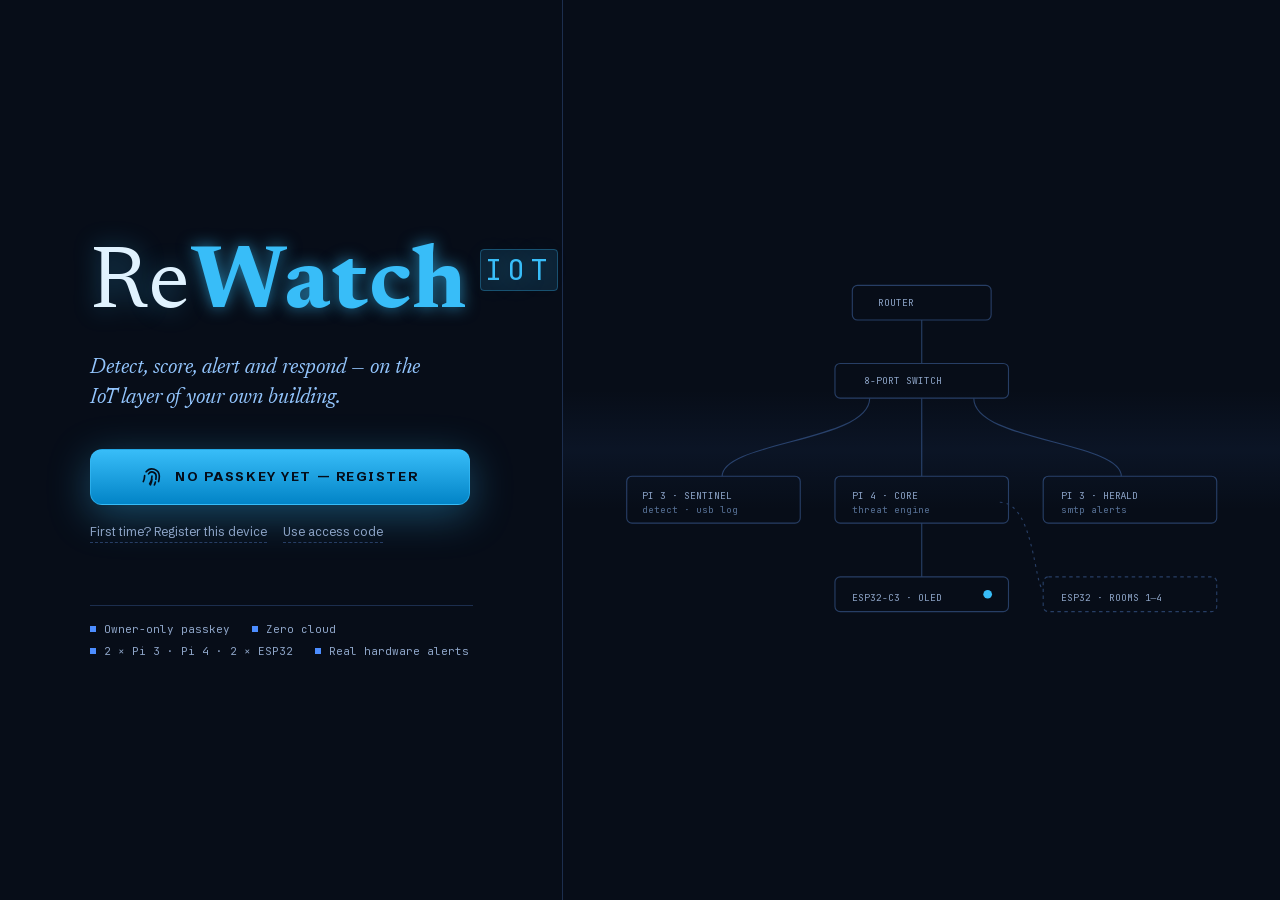
==== commit 61b7462f: "feat: cyber blue lock schematic and branding, 5-20 baseline busy score, crazy blackhat feed" ====
--- a/pi4-core/web/index.html
+++ b/pi4-core/web/index.html
@@ -40,12 +40,12 @@
   </div>
   <div class="lk-right" aria-hidden="true">
     <div class="lk-scan"></div>
-    <svg viewBox="0 0 760 420" fill="none" stroke="#3a332c" stroke-width="1.3">
-      <g font-family="JetBrains Mono, monospace" font-size="11" fill="#a0937f" stroke="none">
+    <svg viewBox="0 0 760 420" fill="none" stroke="#273e65" stroke-width="1.3">
+      <g font-family="JetBrains Mono, monospace" font-size="11" fill="#8ea5c8" stroke="none">
         <text x="330" y="44">ROUTER</text><text x="314" y="134">8-PORT SWITCH</text>
-        <text x="58" y="266">PI 3 · SENTINEL</text><text x="58" y="282" fill="#6f6354">detect · usb log</text>
-        <text x="300" y="266">PI 4 · CORE</text><text x="300" y="282" fill="#6f6354">threat engine</text>
-        <text x="540" y="266">PI 3 · HERALD</text><text x="540" y="282" fill="#6f6354">smtp alerts</text>
+        <text x="58" y="266">PI 3 · SENTINEL</text><text x="58" y="282" fill="#577196">detect · usb log</text>
+        <text x="300" y="266">PI 4 · CORE</text><text x="300" y="282" fill="#577196">threat engine</text>
+        <text x="540" y="266">PI 3 · HERALD</text><text x="540" y="282" fill="#577196">smtp alerts</text>
         <text x="300" y="384">ESP32-C3 · OLED</text><text x="540" y="384">ESP32 · ROOMS 1–4</text>
       </g>
       <rect x="300" y="20" width="160" height="40" rx="6"/><rect x="280" y="110" width="200" height="40" rx="6"/>
@@ -54,7 +54,7 @@
       <path d="M380 294v62"/><rect x="280" y="356" width="200" height="40" rx="6"/>
       <rect x="520" y="356" width="200" height="40" rx="6" stroke-dasharray="4 4"/>
       <path d="M470 270c40 0 40 100 50 100" stroke-dasharray="3 5"/>
-      <circle cx="456" cy="376" r="5" fill="var(--accent)" stroke="none" class="fp-pulse"/>
+      <circle cx="456" cy="376" r="5" fill="#38bdf8" stroke="none" class="fp-pulse"/>
     </svg>
   </div>
 </section>
--- a/pi4-core/web/assets/rewatch.css
+++ b/pi4-core/web/assets/rewatch.css
@@ -39,19 +39,19 @@
 :focus-visible{outline:2px solid rgba(var(--accent-rgb),.8);outline-offset:2px}
 
 /* ── wordmark ─────────────────────────────────────────────────────────────── */
-.wordmark{font-family:var(--serif);font-weight:400;letter-spacing:.02em;white-space:nowrap}
-.wordmark b{font-weight:700;color:var(--accent);transition:color .6s}
-.wordmark sup{font-family:var(--mono);font-size:.32em;letter-spacing:.2em;color:var(--muted);vertical-align:top;margin-left:.4em;position:relative;top:.5em}
+.wordmark{font-family:var(--serif);font-weight:400;letter-spacing:.02em;white-space:nowrap;color:#e0f2fe;text-shadow:0 0 24px rgba(56,189,248,.35)}
+.wordmark b{font-weight:700;color:#38bdf8;text-shadow:0 0 16px rgba(56,189,248,.65);transition:color .6s}
+.wordmark sup{font-family:var(--mono);font-size:.32em;letter-spacing:.2em;color:#38bdf8;background:rgba(56,189,248,.12);border:1px solid rgba(56,189,248,.3);border-radius:4px;padding:1px 4px;vertical-align:top;margin-left:.4em;position:relative;top:.5em}
 
 /* ── lock screen ──────────────────────────────────────────────────────────── */
 #lock{position:fixed;inset:0;z-index:50;display:grid;grid-template-columns:minmax(380px,44%) 1fr;background:var(--bg)}
 #lock .lk-left{display:flex;flex-direction:column;justify-content:center;padding:0 7vw;border-right:1px solid var(--line);position:relative;z-index:1}
 #lock .wordmark{font-size:clamp(56px,7vw,112px);line-height:1}
-#lock .tag{font-family:var(--serif);font-style:italic;font-size:21px;color:var(--muted);margin:22px 0 34px;max-width:30ch}
-.btn-pk{display:flex;align-items:center;justify-content:center;gap:12px;width:min(380px,100%);height:56px;border-radius:12px;border:1px solid rgba(var(--accent-rgb),.6);
-  background:linear-gradient(180deg,rgba(var(--accent-rgb),.95),rgba(var(--accent-rgb),.78));color:#06120b;font-weight:700;letter-spacing:.12em;font-size:13px;
-  box-shadow:0 10px 40px rgba(var(--accent-rgb),.25);transition:transform .15s,box-shadow .2s}
-.btn-pk:hover{transform:translateY(-1px);box-shadow:0 14px 50px rgba(var(--accent-rgb),.35)}
+#lock .tag{font-family:var(--serif);font-style:italic;font-size:21px;color:#93c5fd;margin:22px 0 34px;max-width:30ch}
+.btn-pk{display:flex;align-items:center;justify-content:center;gap:12px;width:min(380px,100%);height:56px;border-radius:12px;border:1px solid rgba(56,189,248,.6);
+  background:linear-gradient(180deg,#38bdf8,#0284c7);color:#040d1a;font-weight:700;letter-spacing:.12em;font-size:13px;
+  box-shadow:0 10px 40px rgba(56,189,248,.35);transition:transform .15s,box-shadow .2s}
+.btn-pk:hover{transform:translateY(-1px);box-shadow:0 14px 50px rgba(56,189,248,.5)}
 .btn-pk svg{width:22px;height:22px}
 .lk-alt{margin-top:16px;display:flex;gap:16px;flex-wrap:wrap;font-size:12px;color:var(--muted)}
 .lk-alt button{background:none;border:0;border-bottom:1px dashed var(--line-2);padding:2px 0;color:var(--muted)}
--- a/pi4-core/web/assets/devices.css
+++ b/pi4-core/web/assets/devices.css
@@ -109,7 +109,8 @@
 /* ── 05 controls ─────────────────────────────────────────────────────────── */
 .dashboard .btn-grid{flex:none;display:grid;grid-template-columns:repeat(2,minmax(0,1fr));gap:5px}
 .dashboard .btn-grid .btn{display:block;text-align:center;white-space:nowrap;overflow:hidden;text-overflow:ellipsis}
-#btn-blackhat[aria-pressed="true"]{background:var(--red,#ff4a3d);color:#fff;border-color:var(--red,#ff4a3d);box-shadow:0 0 10px rgba(255,74,61,.45)}
+#btn-blackhat[aria-pressed="true"]{background:var(--red,#ff4a3d);color:#fff;border-color:var(--red,#ff4a3d);box-shadow:0 0 16px rgba(255,74,61,.75);animation:crazyblackhat .6s ease-in-out infinite alternate}
+@keyframes crazyblackhat{from{box-shadow:0 0 8px rgba(255,74,61,.4)}to{box-shadow:0 0 24px rgba(255,74,61,.95);transform:scale(1.02)}}
 .dashboard .oled-preview{flex:none;margin-top:8px;padding-top:7px;border-top:1px solid var(--line-2);display:flex;gap:10px;align-items:flex-start}
 .dashboard .oled-preview[hidden]{display:none}
 .dashboard .oled{padding:4px;flex:none}
